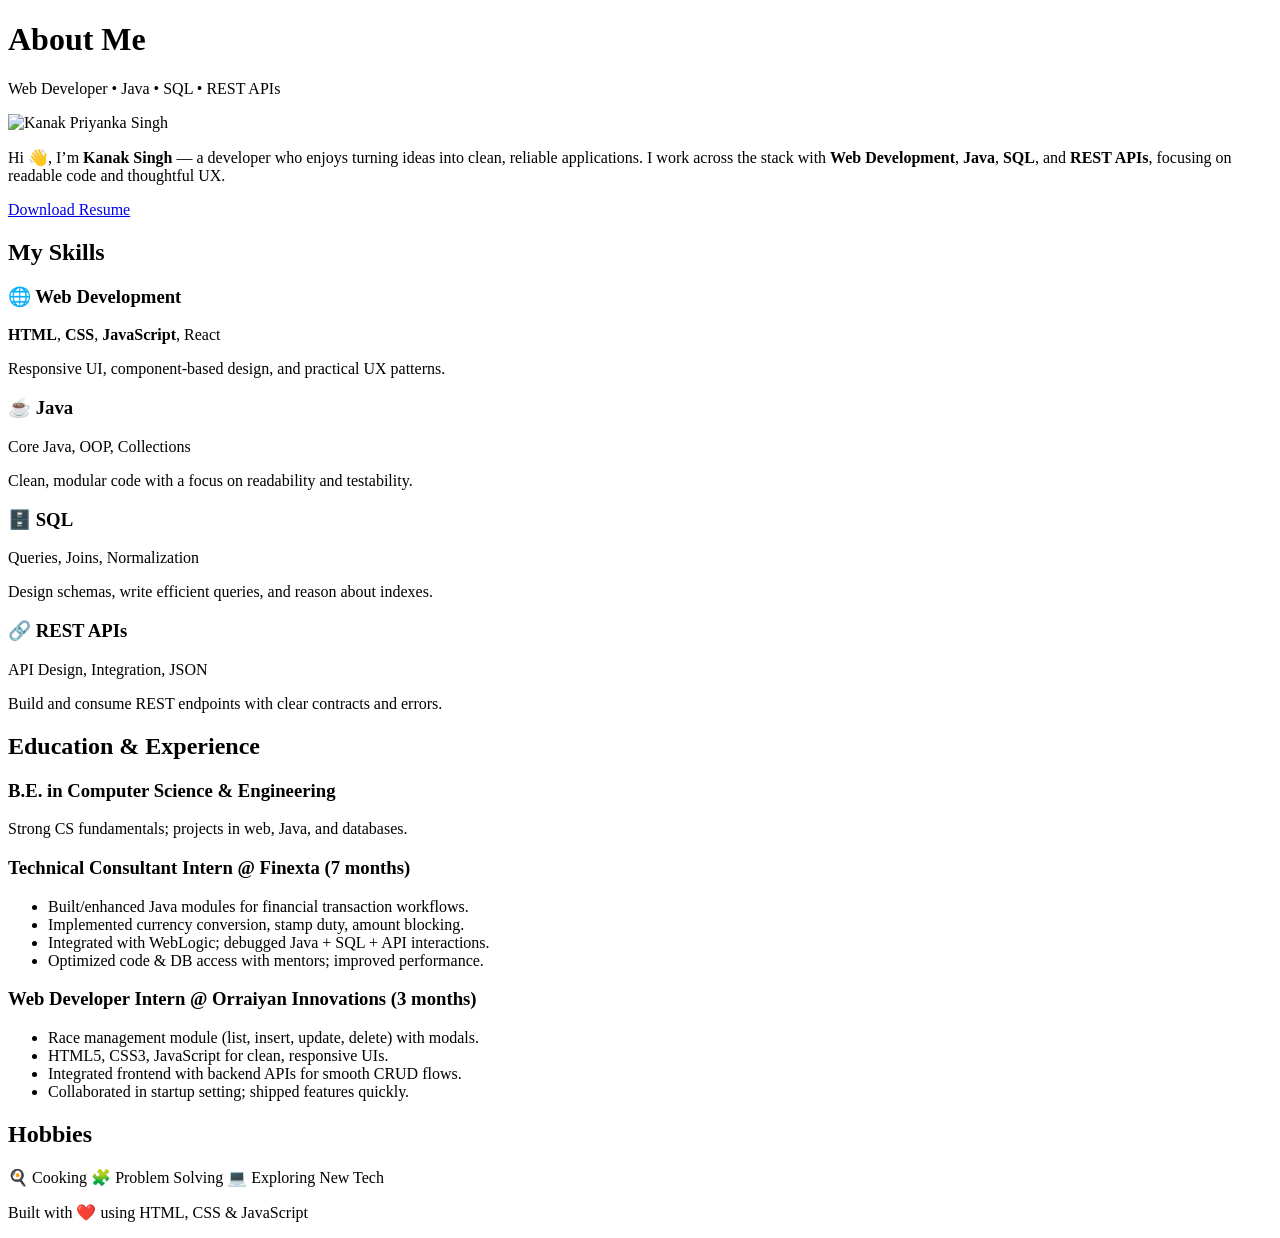
==== about.html @ 098c753e "Update about.html" ====
<!DOCTYPE html>
<html lang="en">
<head>
  <meta charset="UTF-8" />
  <meta name="viewport" content="width=device-width, initial-scale=1.0"/>
  <title>About | Kanak Priyanka Singh</title>
  <link rel="stylesheet" href="about.css"/>
</head>
<body>

  <!-- Header -->
  <header class="site-header">
    <h1 class="fade-in">About Me</h1>
    <p class="subtitle fade-in">Web Developer • Java • SQL • REST APIs</p>
  </header>

  <!-- Intro / Hero -->
  <section class="intro container fade-in">
    <div class="intro-media">
      <img src="profile.jpg" alt="Kanak Priyanka Singh" class="profile-pic float-up">
    </div>
    <div class="intro-text">
      <p>
        Hi 👋, I’m <strong>Kanak Singh</strong> — a developer who enjoys turning
        ideas into clean, reliable applications. I work across the stack with
        <strong>Web Development</strong>, <strong>Java</strong>, <strong>SQL</strong>, and
        <strong>REST APIs</strong>, focusing on readable code and thoughtful UX.
      </p>

      <div class="quick-actions">
        <a href="resume.pdf" class="btn primary" download>Download Resume</a>
      </div>
    </div>
  </section>

  <!-- Skills -->
  <section class="skills-section container fade-in">
    <h2>My Skills</h2>

    <div class="skills-grid">
      <div class="skill-card">
        <h3>🌐 Web Development</h3>
        <p><strong>HTML</strong>, <strong>CSS</strong>, <strong>JavaScript</strong>, React</p>
        <p>Responsive UI, component-based design, and practical UX patterns.</p>
      </div>

      <div class="skill-card">
        <h3>☕ Java</h3>
        <p>Core Java, OOP, Collections</p>
        <p>Clean, modular code with a focus on readability and testability.</p>
      </div>

      <div class="skill-card">
        <h3>🗄️ SQL</h3>
        <p>Queries, Joins, Normalization</p>
        <p>Design schemas, write efficient queries, and reason about indexes.</p>
      </div>

      <div class="skill-card">
        <h3>🔗 REST APIs</h3>
        <p>API Design, Integration, JSON</p>
        <p>Build and consume REST endpoints with clear contracts and errors.</p>
      </div>
    </div>
  </section>

  <!-- Education & Experience -->
  <section class="timeline-section container fade-in">
    <h2>Education & Experience</h2>

    <div class="timeline">
      <div class="tl-item">
        <div class="tl-dot"></div>
        <div class="tl-card">
          <h3>B.E. in Computer Science & Engineering</h3>
          <p>Strong CS fundamentals; projects in web, Java, and databases.</p>
        </div>
      </div>

      <div class="tl-item">
        <div class="tl-dot"></div>
        <div class="tl-card">
          <h3>Technical Consultant Intern @ Finexta (7 months)</h3>
          <ul>
            <li>Built/enhanced Java modules for financial transaction workflows.</li>
            <li>Implemented currency conversion, stamp duty, amount blocking.</li>
            <li>Integrated with WebLogic; debugged Java + SQL + API interactions.</li>
            <li>Optimized code & DB access with mentors; improved performance.</li>
          </ul>
        </div>
      </div>

      <div class="tl-item">
        <div class="tl-dot"></div>
        <div class="tl-card">
          <h3>Web Developer Intern @ Orraiyan Innovations (3 months)</h3>
          <ul>
            <li>Race management module (list, insert, update, delete) with modals.</li>
            <li>HTML5, CSS3, JavaScript for clean, responsive UIs.</li>
            <li>Integrated frontend with backend APIs for smooth CRUD flows.</li>
            <li>Collaborated in startup setting; shipped features quickly.</li>
          </ul>
        </div>
      </div>
    </div>
  </section>

  <!-- Hobbies -->
  <section class="hobbies container fade-in">
    <h2>Hobbies</h2>
    <div class="chips">
      <span class="chip">🍳 Cooking</span>
      <span class="chip">🧩 Problem Solving</span>
      <span class="chip">💻 Exploring New Tech</span>
    </div>
  </section>

  <!-- Footer -->
  <footer class="site-footer">
    <p>Built with ❤️ using HTML, CSS & JavaScript</p>
  </footer>

  <!-- Tiny JS for scroll-reveal (no library) -->
  <script>
    const els = document.querySelectorAll('.fade-in');
    const io = ('IntersectionObserver' in window)
      ? new IntersectionObserver((entries) => {
          entries.forEach(e => { if (e.isIntersecting) e.target.classList.add('show'); });
        }, { threshold: 0.15 })
      : null;

    els.forEach(el => {
      if (io) io.observe(el); else el.classList.add('show');
    });
  </script>
</body>
</html>
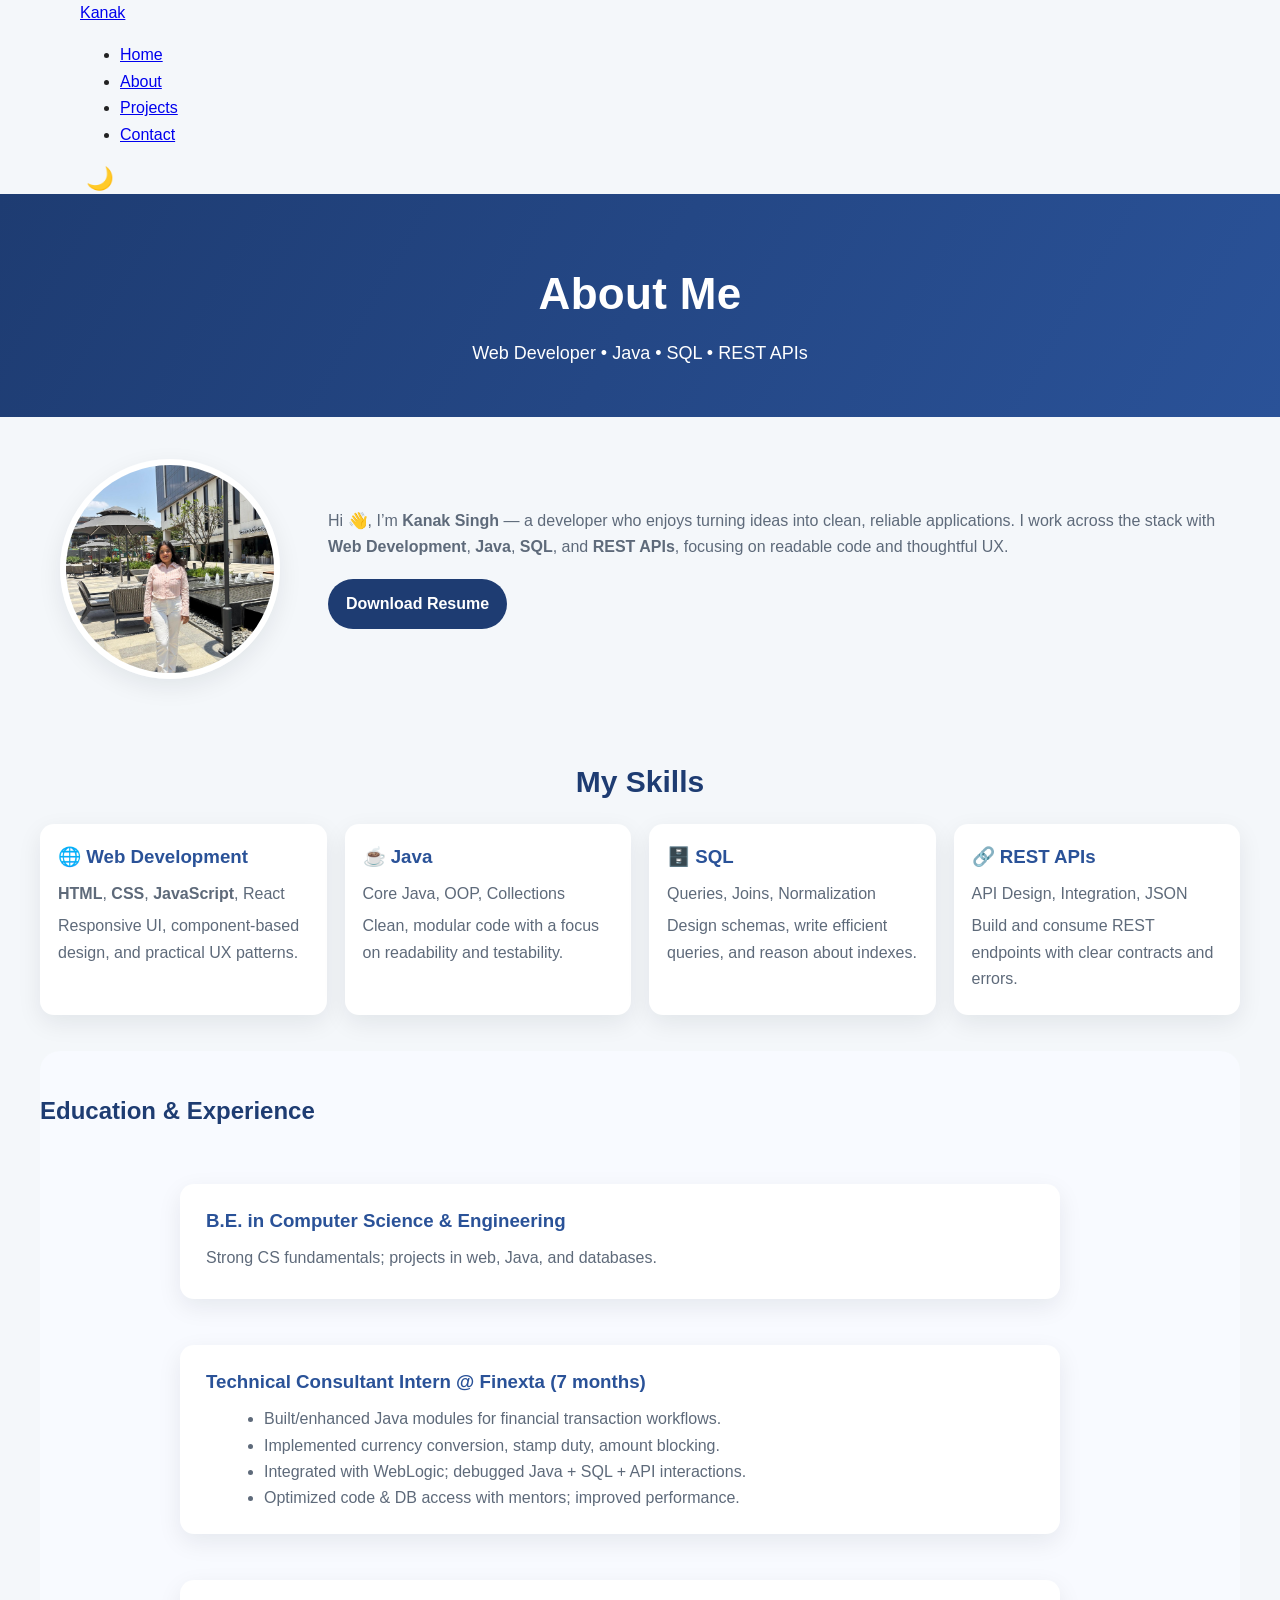
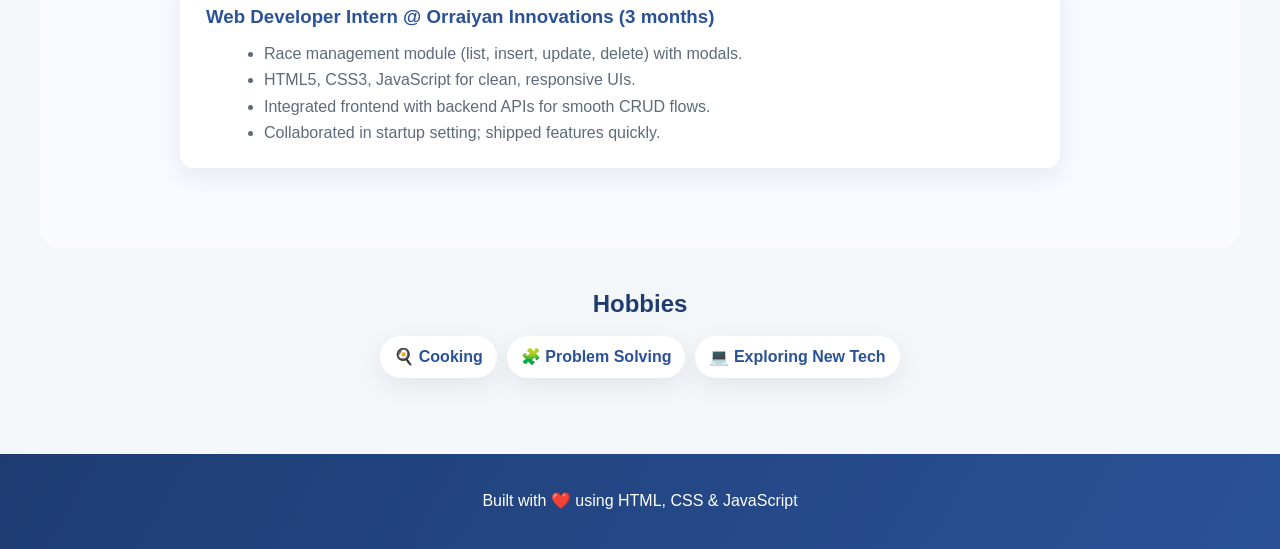
==== commit 85c5422d: "Update about.html" ====
--- a/about.html
+++ b/about.html
@@ -7,6 +7,19 @@
   <link rel="stylesheet" href="about.css"/>
 </head>
 <body>
+<nav class="navbar">
+  <div class="container nav-wrap">
+    <a class="brand" href="index.html">Kanak</a>
+    <ul class="nav-links">
+      <li><a href="index.html">Home</a></li>
+      <li><a href="about.html" class="active">About</a></li>
+      <li><a href="projects.html">Projects</a></li>
+      <li><a href="contact.html">Contact</a></li>
+    </ul>
+
+    <button id="theme-toggle">🌙</button>
+  </div>
+</nav>
 
   <!-- Header -->
   <header class="site-header">
--- a/about.css
+++ b/about.css
@@ -0,0 +1,410 @@
+/* ========= Theme Vars ========= */
+:root {
+  --bg: #f4f7fa;
+  --text: #222;
+  --muted: #5e6a7a;
+  --brand1: #1e3c72;
+  --brand2: #2a5298;
+  --card: #fff;
+  --shadow: 0 8px 24px rgba(16, 24, 40, 0.08);
+  --radius: 14px;
+}
+
+* {
+  box-sizing: border-box;
+}
+html {
+  scroll-behavior: smooth;
+}
+body {
+  margin: 0;
+  font-family: 'Segoe UI', Tahoma, Geneva, Verdana, sans-serif;
+  line-height: 1.65;
+  background: var(--bg);
+  color: var(--text);
+}
+
+/* ========= Layout Helpers ========= */
+.container {
+  max-width: 1200px;   /* wider container */
+  margin: 0 auto;
+  padding: 0 40px;     /* extra breathing space */
+}
+
+
+/* ========= Header ========= */
+.site-header {
+  padding: 64px 20px 48px;
+  text-align: center;
+  color: #fff;
+  background: linear-gradient(120deg, var(--brand1), var(--brand2), var(--brand1));
+  background-size: 200% 200%;
+  animation: gradientShift 14s ease infinite;
+  position: relative;
+  overflow: hidden;
+}
+.site-header h1 {
+  margin: 0 0 8px;
+  font-size: clamp(28px, 5vw, 44px);
+  font-weight: 800;
+  letter-spacing: 0.3px;
+}
+.subtitle {
+  margin: 0;
+  opacity: 0.95;
+  font-size: clamp(14px, 2.5vw, 18px);
+}
+
+@keyframes gradientShift {
+  0% {
+    background-position: 0% 50%;
+  }
+  50% {
+    background-position: 100% 50%;
+  }
+  100% {
+    background-position: 0% 50%;
+  }
+}
+
+/* ========= Intro ========= */
+.intro {
+  display: grid;
+  grid-template-columns: 260px 1fr;
+  gap: 28px;
+  align-items: center;
+  padding: 42px 0;
+}
+.intro-media {
+  display: flex;
+  justify-content: center;
+}
+.profile-pic {
+  width: 220px;
+  height: 220px;
+  border-radius: 50%;
+  object-fit: cover;
+  border: 6px solid #fff;
+  box-shadow: var(--shadow);
+}
+.float-up {
+  animation: float 5.5s ease-in-out infinite;
+}
+@keyframes float {
+  0% {
+    transform: translateY(0);
+  }
+  50% {
+    transform: translateY(-10px);
+  }
+  100% {
+    transform: translateY(0);
+  }
+}
+.intro-text p {
+  margin: 0 0 18px;
+  color: var(--muted);
+}
+
+.quick-actions {
+  display: flex;
+  gap: 12px;
+  flex-wrap: wrap;
+}
+.btn {
+  display: inline-block;
+  text-decoration: none;
+  font-weight: 700;
+  padding: 12px 18px;
+  border-radius: 999px;
+  transition: all 0.2s ease;
+}
+.btn.primary {
+  background: var(--brand1);
+  color: #fff;
+}
+.btn.primary:hover {
+  background: var(--brand2);
+  transform: translateY(-1px);
+}
+.btn.ghost {
+  border: 2px solid var(--brand1);
+  color: var(--brand1);
+}
+.btn.ghost:hover {
+  background: rgba(30, 60, 114, 0.06);
+  transform: translateY(-1px);
+}
+
+/* ========= Skills ========= */
+.skills-section {
+  padding: 36px 0;
+  text-align: center;
+}
+.skills-section h2 {
+  font-size: clamp(22px, 3.6vw, 30px);
+  margin: 0 0 18px;
+  color: var(--brand1);
+}
+
+.skills-grid {
+  display: grid;
+  grid-template-columns: repeat(auto-fit, minmax(240px, 1fr));
+  gap: 18px;
+}
+.skill-card {
+  background: var(--card);
+  border-radius: var(--radius);
+  padding: 18px 18px 16px;
+  box-shadow: var(--shadow);
+  text-align: left;
+  transition: transform 0.22s ease, box-shadow 0.22s ease;
+}
+.skill-card:hover {
+  transform: translateY(-6px);
+  box-shadow: 0 14px 34px rgba(16, 24, 40, 0.12);
+}
+.skill-card h3 {
+  margin: 0 0 8px;
+  color: var(--brand2);
+}
+.skill-card p {
+  margin: 6px 0;
+  color: var(--muted);
+}
+
+/* ========= Timeline ========= */
+.timeline-section {
+  background: #f8faff;
+  border-radius: 20px;
+  padding: 40px 0;
+}
+
+.timeline-section h2 {
+  color: var(--brand1);
+  margin: 0 0 18px;
+}
+
+.timeline {
+  position: relative;
+  margin: 40px auto;
+  padding-left: 40px;
+  max-width: 1000px; /* centers the line with content */
+}
+.timeline::before {
+  left: 20px;
+  width: 3px;
+  background: linear-gradient(180deg, rgba(30, 60, 114, 0.25), rgba(42, 82, 152, 0.25));
+}
+.tl-item {
+  position: relative;
+  margin: 32px 0;
+}
+
+.tl-dot {
+  width: 14px;
+  height: 14px;
+  top: 12px;
+  left: 8px;
+}
+
+.tl-card {
+  background: var(--card);
+  box-shadow: var(--shadow);
+  border-radius: var(--radius);
+  padding: 22px 26px;
+  text-align: left;
+  width: calc(100% - 80px); /* makes cards fill most of the width */
+}
+
+.tl-card h3 {
+  margin: 0 0 8px;
+  color: var(--brand2);
+}
+.tl-card p {
+  margin: 6px 0;
+  color: var(--muted);
+}
+.tl-card ul {
+  margin: 6px 0 0 18px;
+  color: var(--muted);
+}
+
+/* ========= Hobbies ========= */
+.hobbies {
+  padding: 36px 0;
+  text-align: center;
+}
+.hobbies h2 {
+  color: var(--brand1);
+  margin: 0 0 12px;
+}
+.chips {
+  display: flex;
+  justify-content: center;
+  flex-wrap: wrap;
+  gap: 10px;
+}
+.chip {
+  background: var(--card);
+  border-radius: 999px;
+  padding: 8px 14px;
+  box-shadow: var(--shadow);
+  font-weight: 600;
+  color: var(--brand2);
+}
+
+/* ========= Footer ========= */
+.site-footer {
+  margin-top: 40px;
+  padding: 18px 20px;
+  text-align: center;
+  color: #fff;
+  background: linear-gradient(120deg, var(--brand1), var(--brand2));
+}
+
+/* ========= Reveal on Scroll ========= */
+.fade-in {
+  opacity: 0;
+  transform: translateY(26px);
+  transition: opacity 0.6s ease, transform 0.6s ease;
+}
+.fade-in.show {
+  opacity: 1;
+  transform: translateY(0);
+}
+
+/* Staggered reveal (nice touch) */
+.skills-grid .skill-card:nth-child(1) {
+  transition-delay: 0.05s;
+}
+.skills-grid .skill-card:nth-child(2) {
+  transition-delay: 0.1s;
+}
+.skills-grid .skill-card:nth-child(3) {
+  transition-delay: 0.15s;
+}
+.skills-grid .skill-card:nth-child(4) {
+  transition-delay: 0.2s;
+}
+
+/* ========= Responsive ========= */
+@media (max-width: 820px) {
+  .intro {
+    grid-template-columns: 1fr;
+    text-align: center;
+  }
+  .intro-text p {
+    margin-left: auto;
+    margin-right: auto;
+    max-width: 640px;
+  }
+  .intro-media {
+    order: -1; /* put photo on top for mobile */
+  }
+}
+/* =========================
+   🌙 Dark / Light Mode Styles (Fixed + Enhanced)
+   ========================= */
+
+/* Dark mode variable overrides */
+body.dark-mode {
+  --bg: #0f1220;
+  --text: #eaeaf0;
+  --card: #151933;
+  --brand1: #6a85ff;     /* fixed variable names */
+  --brand2: #8ea8ff;     /* fixed variable names */
+  --muted: #b5b8c7;
+  --shadow: 0 2px 18px rgba(0, 0, 0, 0.45);
+  background: var(--bg);
+  color: var(--text);
+}
+
+/* Navbar in dark mode */
+body.dark-mode .navbar {
+  background: #151933;
+  box-shadow: 0 2px 12px rgba(0, 0, 0, 0.45);
+}
+
+body.dark-mode .nav-links li a {
+  color: #eaeaf0;
+  transition: color 0.3s ease;
+}
+
+body.dark-mode .nav-links li a.active {
+  color: #8ea8ff;
+}
+
+/* Buttons */
+body.dark-mode .primary {
+  background: #8ea8ff;
+  color: #0f1220;
+}
+
+body.dark-mode .secondary {
+  border: 2px solid #8ea8ff;
+  color: #8ea8ff;
+}
+
+body.dark-mode .secondary:hover {
+  background: rgba(142, 168, 255, 0.15);
+}
+
+/* Hero Section */
+body.dark-mode .hero {
+  background: linear-gradient(90deg, #1e3c72, #2a5298);
+  color: #fff;
+}
+
+/* Cards (skills, projects, contact form) */
+body.dark-mode .project-card,
+body.dark-mode .skill-card,
+body.dark-mode .contact form {
+  background: #1a1e33;
+  color: #eaeaf0;
+  box-shadow: 0 2px 18px rgba(0, 0, 0, 0.45);
+}
+
+/* Input fields in contact form */
+body.dark-mode .contact input,
+body.dark-mode .contact textarea {
+  background: #11162b;
+  border-color: rgba(255, 255, 255, 0.2);
+  color: #eaeaf0;
+}
+body.dark-mode .contact input::placeholder,
+body.dark-mode .contact textarea::placeholder {
+  color: rgba(255, 255, 255, 0.6);
+}
+
+/* Footer */
+body.dark-mode footer,
+body.dark-mode .site-footer {
+  background: #151933;
+  color: #eaeaf0;
+}
+
+/* 🌗 Smooth transition for theme switch */
+body,
+.navbar,
+.project-card,
+.skill-card,
+.contact form,
+footer,
+.site-footer,
+.hero {
+  transition: background 0.4s ease, color 0.4s ease, box-shadow 0.4s ease, border 0.3s ease;
+}
+
+/* 🌙 Theme toggle button glow */
+#theme-toggle {
+  background: none;
+  border: none;
+  font-size: 1.4rem;
+  cursor: pointer;
+  transition: transform 0.3s ease, text-shadow 0.3s ease;
+}
+#theme-toggle:hover {
+  transform: scale(1.1);
+  text-shadow: 0 0 8px var(--brand2);
+}
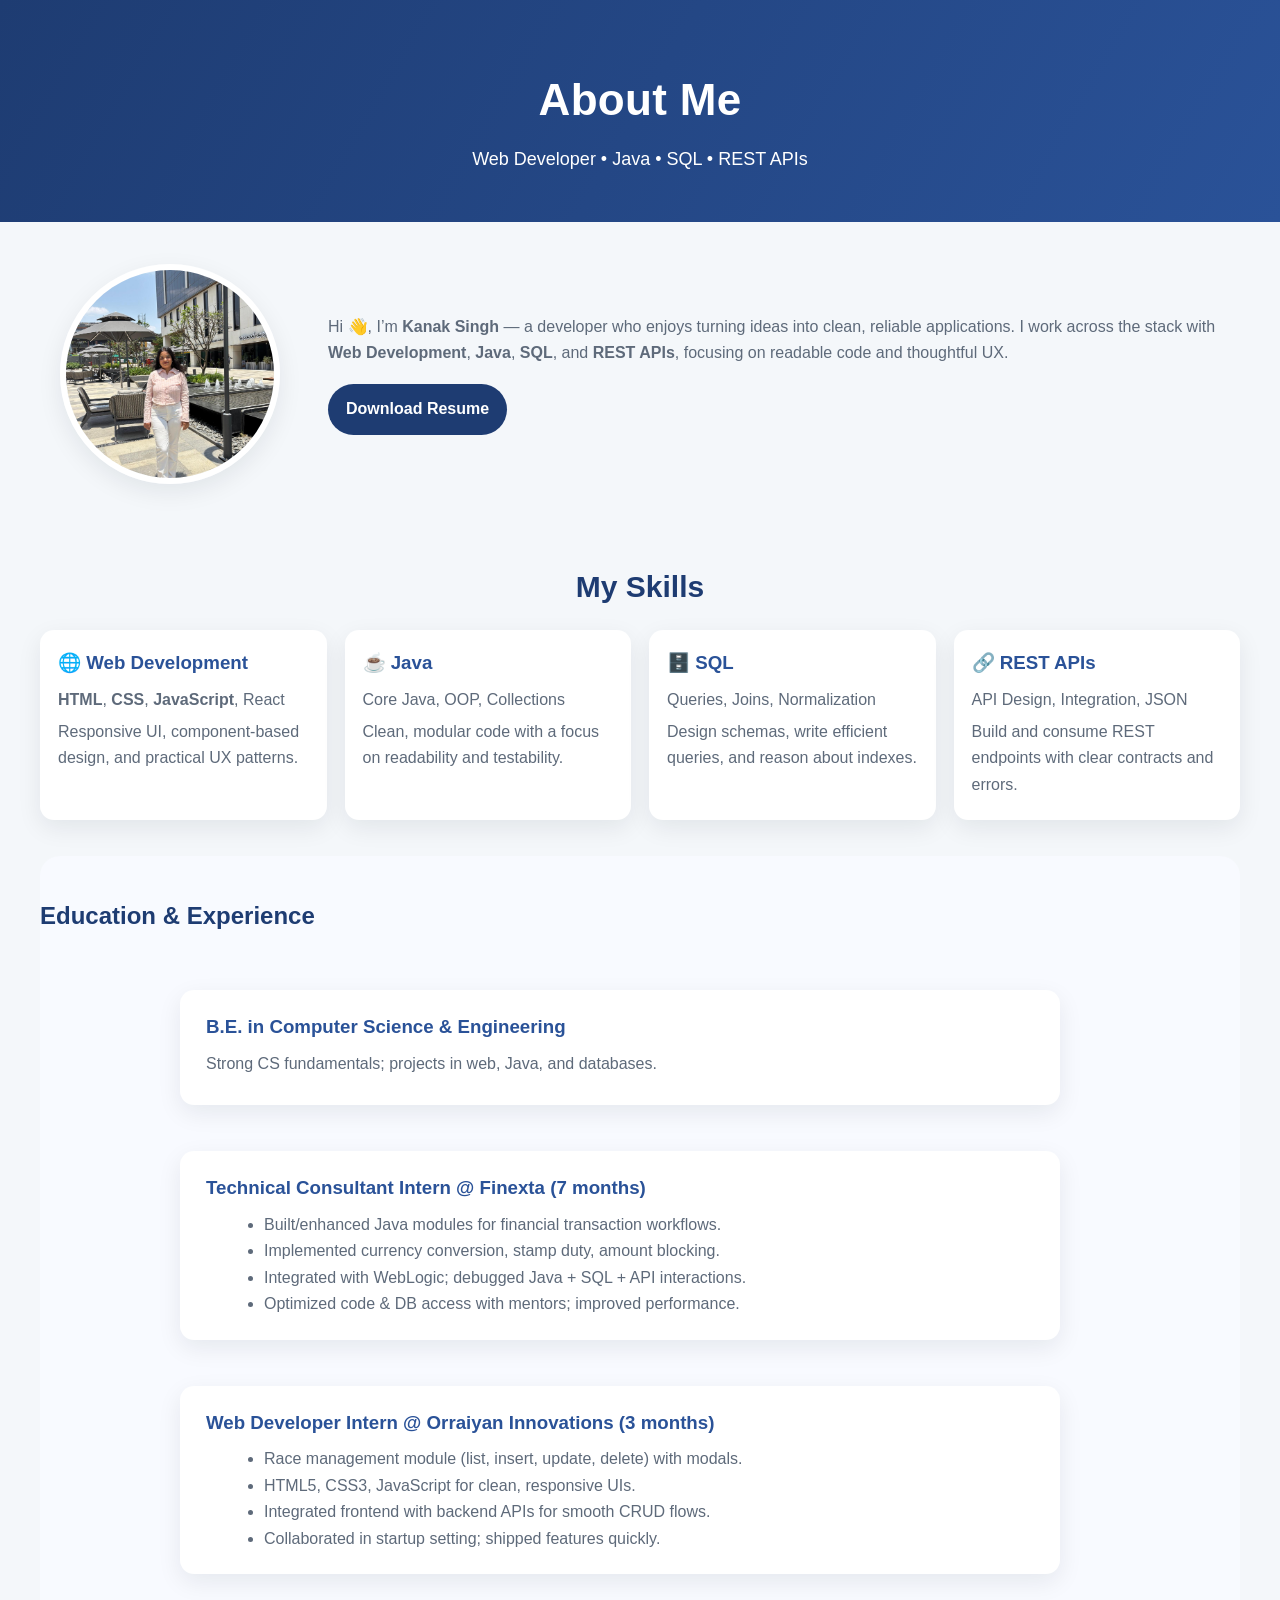
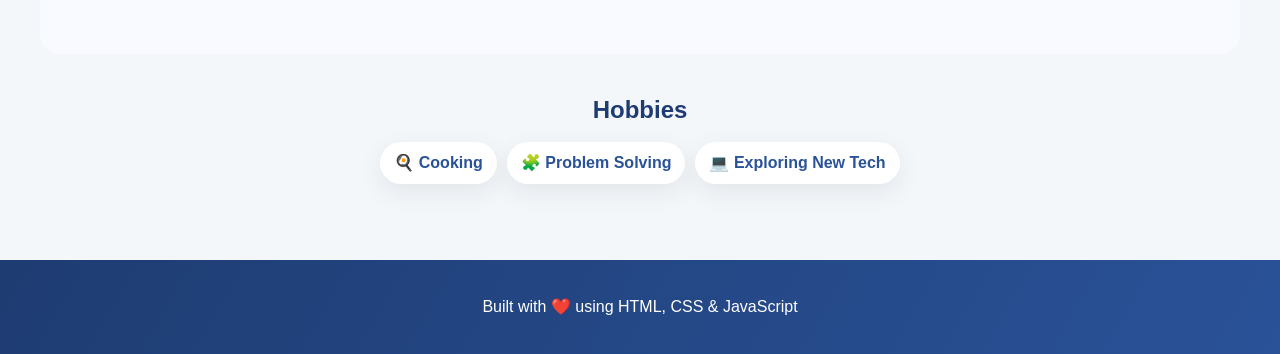
==== commit ea3be345: "Update about.html" ====
--- a/about.html
+++ b/about.html
@@ -7,19 +7,7 @@
   <link rel="stylesheet" href="about.css"/>
 </head>
 <body>
-<nav class="navbar">
-  <div class="container nav-wrap">
-    <a class="brand" href="index.html">Kanak</a>
-    <ul class="nav-links">
-      <li><a href="index.html">Home</a></li>
-      <li><a href="about.html" class="active">About</a></li>
-      <li><a href="projects.html">Projects</a></li>
-      <li><a href="contact.html">Contact</a></li>
-    </ul>
 
-    <button id="theme-toggle">🌙</button>
-  </div>
-</nav>
 
   <!-- Header -->
   <header class="site-header">
--- a/about.css
+++ b/about.css
@@ -1,4 +1,5 @@
-/* ========= Theme Vars ========= */
+
+
 :root {
   --bg: #f4f7fa;
   --text: #222;
